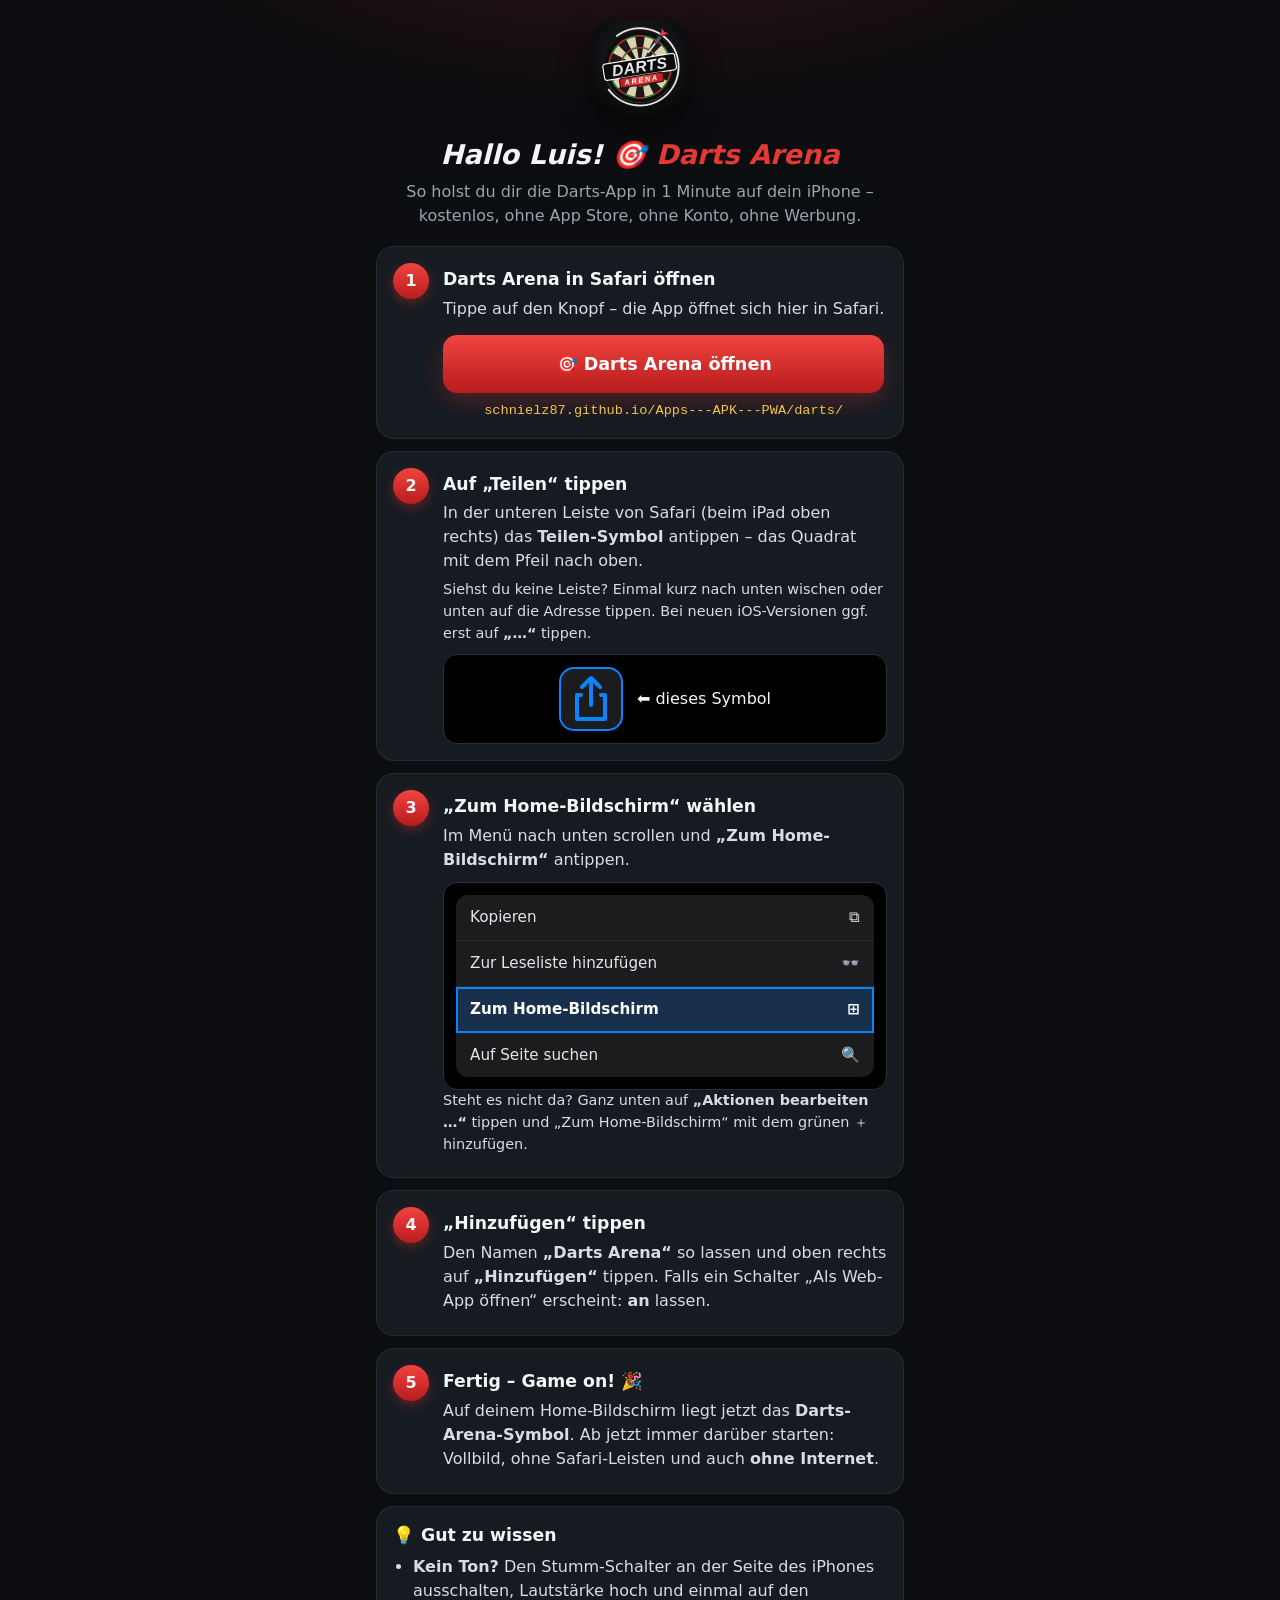
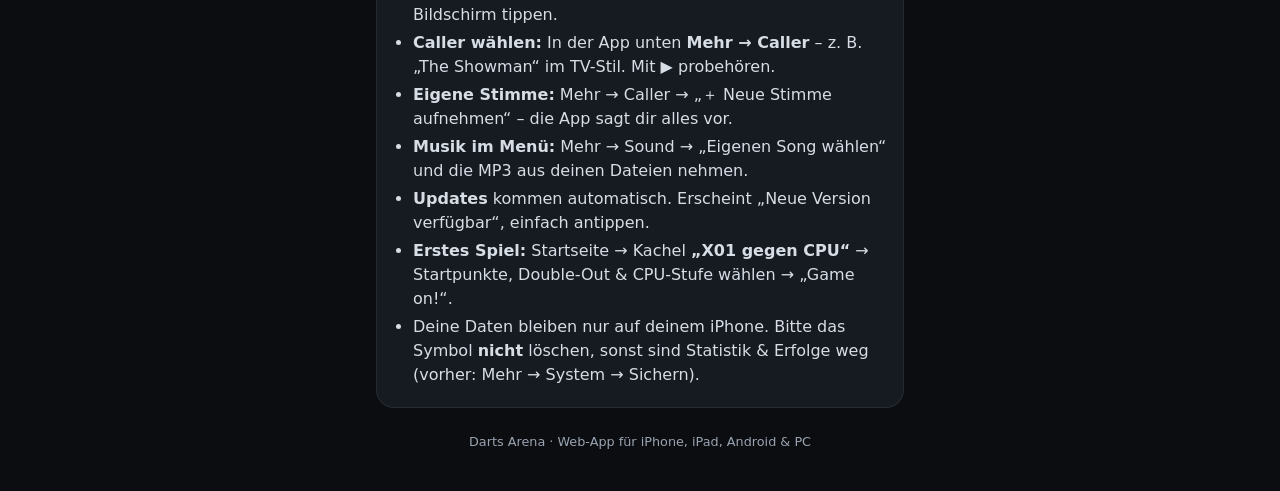
==== Darts/web/iphone.html @ 1950f056 "Darts Arena: bebilderte iPhone-Anleitung als eigene Seite (iphone.html) Co-Authored-By: Claude Opus " ====
<!doctype html>
<html lang="de">
<head>
  <meta charset="utf-8">
  <meta name="viewport" content="width=device-width, initial-scale=1, viewport-fit=cover">
  <title>Darts Arena aufs iPhone</title>
  <meta name="theme-color" content="#0b0d10">
  <link rel="icon" href="icons/icon.svg" type="image/svg+xml">
  <link rel="apple-touch-icon" href="icons/icon-192.png">
  <style>
    :root { --bg: #0b0d10; --card: #161b22; --line: #2a313b; --tx: #f3f5f7; --mu: #9aa4b1; --red: #e53935; --gold: #f5c542; --green: #2e9e4f; color-scheme: dark; }
    * { box-sizing: border-box; }
    body { margin: 0; font-family: system-ui, -apple-system, 'Segoe UI', Roboto, sans-serif; color: var(--tx); line-height: 1.5;
      background: radial-gradient(900px 420px at 50% -160px, #3a1216 0%, transparent 65%), var(--bg); }
    main { max-width: 560px; margin: 0 auto; padding: calc(20px + env(safe-area-inset-top)) 16px calc(40px + env(safe-area-inset-bottom)); }
    header { text-align: center; margin-bottom: 18px; }
    header img { width: 96px; height: 96px; border-radius: 22px; box-shadow: 0 12px 30px #0008; }
    h1 { font-size: 1.7rem; font-style: italic; font-weight: 900; margin: 12px 0 4px; }
    h1 b { color: var(--red); }
    .lead { color: var(--mu); margin: 0; }
    .card { background: var(--card); border: 1px solid #ffffff12; border-radius: 18px; padding: 16px; margin: 12px 0; }
    .warn { border-color: #f5c54266; background: linear-gradient(135deg, #2b2410, var(--card) 70%); }
    .ok { border-color: #2e9e4f66; background: linear-gradient(135deg, #12301c, var(--card) 70%); }
    .step { display: flex; gap: 14px; align-items: flex-start; }
    .num { flex: none; width: 36px; height: 36px; border-radius: 50%; display: grid; place-items: center; font-weight: 900;
      background: linear-gradient(180deg, #f04440, #b71c1c); box-shadow: 0 4px 12px #e5393555; }
    .step h2 { font-size: 1.08rem; margin: 4px 0 4px; }
    .step p { margin: 0 0 6px; color: #d7dde4; }
    .ill { margin-top: 10px; background: #000; border: 1px solid var(--line); border-radius: 14px; padding: 12px; display: flex; align-items: center; justify-content: center; gap: 14px; }
    .ill svg { flex: none; }
    .menu { width: 100%; background: #1c1c1e; border-radius: 12px; overflow: hidden; font-size: .95rem; }
    .menu div { display: flex; justify-content: space-between; align-items: center; padding: 11px 14px; border-bottom: 1px solid #2c2c2e; color: #e5e5ea; }
    .menu div:last-child { border: 0; }
    .menu .hl { background: #0a84ff33; outline: 2px solid #0a84ff; outline-offset: -2px; font-weight: 700; color: #fff; }
    .btn { display: block; width: 100%; text-align: center; text-decoration: none; color: #fff; font-weight: 800; font-size: 1.1rem; padding: 16px;
      border-radius: 14px; background: linear-gradient(180deg, #f04440, #b71c1c); box-shadow: 0 8px 22px #e5393544; margin-top: 14px; border: 0; }
    .btn.ghost { background: transparent; border: 1px solid var(--line); box-shadow: none; font-size: 1rem; }
    .url { display: block; text-align: center; font-family: ui-monospace, Menlo, monospace; font-size: .85rem; color: var(--gold); word-break: break-all; margin-top: 8px; }
    ul { margin: 6px 0 0; padding-left: 20px; } li { margin: 4px 0; color: #d7dde4; }
    .muted { color: var(--mu); font-size: .9rem; }
    .hidden { display: none; }
    footer { text-align: center; color: var(--mu); font-size: .8rem; margin-top: 24px; }
  </style>
</head>
<body>
<main>
  <header>
    <img src="icons/icon-192.png" alt="Darts Arena">
    <h1>Hallo <span id="who">Luis</span>! 🎯 <b>Darts Arena</b></h1>
    <p class="lead">So holst du dir die Darts-App in 1 Minute auf dein iPhone – kostenlos, ohne App Store, ohne Konto, ohne Werbung.</p>
  </header>

  <div id="notSafari" class="card warn hidden">
    <b>⚠️ Bitte in Safari öffnen</b>
    <p class="muted">Du bist gerade nicht in Safari (z. B. in WhatsApp oder Chrome). Nur Safari kann Apps auf den Home-Bildschirm legen.
      Tippe oben/unten auf <b>„…“</b> oder das Kompass-Symbol und wähle <b>„In Safari öffnen“</b>. Oder Link kopieren und in Safari einfügen:</p>
    <span class="url">https://schnielz87.github.io/Apps---APK---PWA/darts/iphone.html</span>
  </div>

  <div id="installed" class="card ok hidden">
    <b>✅ Läuft schon als App!</b>
    <p class="muted">Du hast Darts Arena bereits vom Home-Bildschirm geöffnet. Viel Spaß – und gut Darts!</p>
    <a class="btn" href="./">Darts Arena starten</a>
  </div>

  <section class="card step">
    <div class="num">1</div>
    <div>
      <h2>Darts Arena in Safari öffnen</h2>
      <p>Tippe auf den Knopf – die App öffnet sich hier in Safari.</p>
      <a class="btn" href="./" id="openApp">🎯 Darts Arena öffnen</a>
      <span class="url">schnielz87.github.io/Apps---APK---PWA/darts/</span>
    </div>
  </section>

  <section class="card step">
    <div class="num">2</div>
    <div>
      <h2>Auf „Teilen“ tippen</h2>
      <p>In der unteren Leiste von Safari (beim iPad oben rechts) das <b>Teilen-Symbol</b> antippen – das Quadrat mit dem Pfeil nach oben.</p>
      <p class="muted">Siehst du keine Leiste? Einmal kurz nach unten wischen oder unten auf die Adresse tippen. Bei neuen iOS-Versionen ggf. erst auf <b>„…“</b> tippen.</p>
      <div class="ill">
        <svg width="64" height="64" viewBox="0 0 64 64" aria-hidden="true"><rect x="1" y="1" width="62" height="62" rx="14" fill="#1c1c1e" stroke="#0a84ff" stroke-width="2"/>
          <path d="M32 12v26M23 20l9-9 9 9" fill="none" stroke="#0a84ff" stroke-width="4" stroke-linecap="round" stroke-linejoin="round"/>
          <path d="M22 28h-4v24h28V28h-4" fill="none" stroke="#0a84ff" stroke-width="4" stroke-linecap="round" stroke-linejoin="round"/></svg>
        <span>⬅ dieses Symbol</span>
      </div>
    </div>
  </section>

  <section class="card step">
    <div class="num">3</div>
    <div>
      <h2>„Zum Home-Bildschirm“ wählen</h2>
      <p>Im Menü nach unten scrollen und <b>„Zum Home-Bildschirm“</b> antippen.</p>
      <div class="ill"><div class="menu">
        <div>Kopieren <span>⧉</span></div>
        <div>Zur Leseliste hinzufügen <span>👓</span></div>
        <div class="hl">Zum Home-Bildschirm <span>⊞</span></div>
        <div>Auf Seite suchen <span>🔍</span></div>
      </div></div>
      <p class="muted">Steht es nicht da? Ganz unten auf <b>„Aktionen bearbeiten …“</b> tippen und „Zum Home-Bildschirm“ mit dem grünen ＋ hinzufügen.</p>
    </div>
  </section>

  <section class="card step">
    <div class="num">4</div>
    <div>
      <h2>„Hinzufügen“ tippen</h2>
      <p>Den Namen <b>„Darts Arena“</b> so lassen und oben rechts auf <b>„Hinzufügen“</b> tippen. Falls ein Schalter „Als Web-App öffnen“ erscheint: <b>an</b> lassen.</p>
    </div>
  </section>

  <section class="card step">
    <div class="num">5</div>
    <div>
      <h2>Fertig – Game on! 🎉</h2>
      <p>Auf deinem Home-Bildschirm liegt jetzt das <b>Darts-Arena-Symbol</b>. Ab jetzt immer darüber starten: Vollbild, ohne Safari-Leisten und auch <b>ohne Internet</b>.</p>
    </div>
  </section>

  <section class="card">
    <h2 style="margin:0 0 6px;font-size:1.08rem">💡 Gut zu wissen</h2>
    <ul>
      <li><b>Kein Ton?</b> Den Stumm-Schalter an der Seite des iPhones ausschalten, Lautstärke hoch und einmal auf den Bildschirm tippen.</li>
      <li><b>Caller wählen:</b> In der App unten <b>Mehr → Caller</b> – z. B. „The Showman“ im TV-Stil. Mit ▶ probehören.</li>
      <li><b>Eigene Stimme:</b> Mehr → Caller → „＋ Neue Stimme aufnehmen“ – die App sagt dir alles vor.</li>
      <li><b>Musik im Menü:</b> Mehr → Sound → „Eigenen Song wählen“ und die MP3 aus deinen Dateien nehmen.</li>
      <li><b>Updates</b> kommen automatisch. Erscheint „Neue Version verfügbar“, einfach antippen.</li>
      <li><b>Erstes Spiel:</b> Startseite → Kachel <b>„X01 gegen CPU“</b> → Startpunkte, Double-Out & CPU-Stufe wählen → „Game on!“.</li>
      <li>Deine Daten bleiben nur auf deinem iPhone. Bitte das Symbol <b>nicht</b> löschen, sonst sind Statistik & Erfolge weg (vorher: Mehr → System → Sichern).</li>
    </ul>
  </section>

  <footer>Darts Arena · Web-App für iPhone, iPad, Android & PC</footer>
</main>
<script>
  // Name aus dem Link (?n=Name), sonst „Luis“
  try { const n = new URLSearchParams(location.search).get('n'); if (n) document.getElementById('who').textContent = n.slice(0, 20); } catch (e) {}
  const ua = navigator.userAgent;
  const ios = /iPhone|iPad|iPod/.test(ua) || (navigator.platform === 'MacIntel' && navigator.maxTouchPoints > 1);
  const standalone = window.navigator.standalone === true || matchMedia('(display-mode: standalone)').matches;
  const inApp = /FBAN|FBAV|Instagram|WhatsApp|Line|CriOS|FxiOS|EdgiOS|GSA/.test(ua);
  if (standalone) document.getElementById('installed').classList.remove('hidden');
  else if (ios && inApp) document.getElementById('notSafari').classList.remove('hidden');
</script>
</body>
</html>
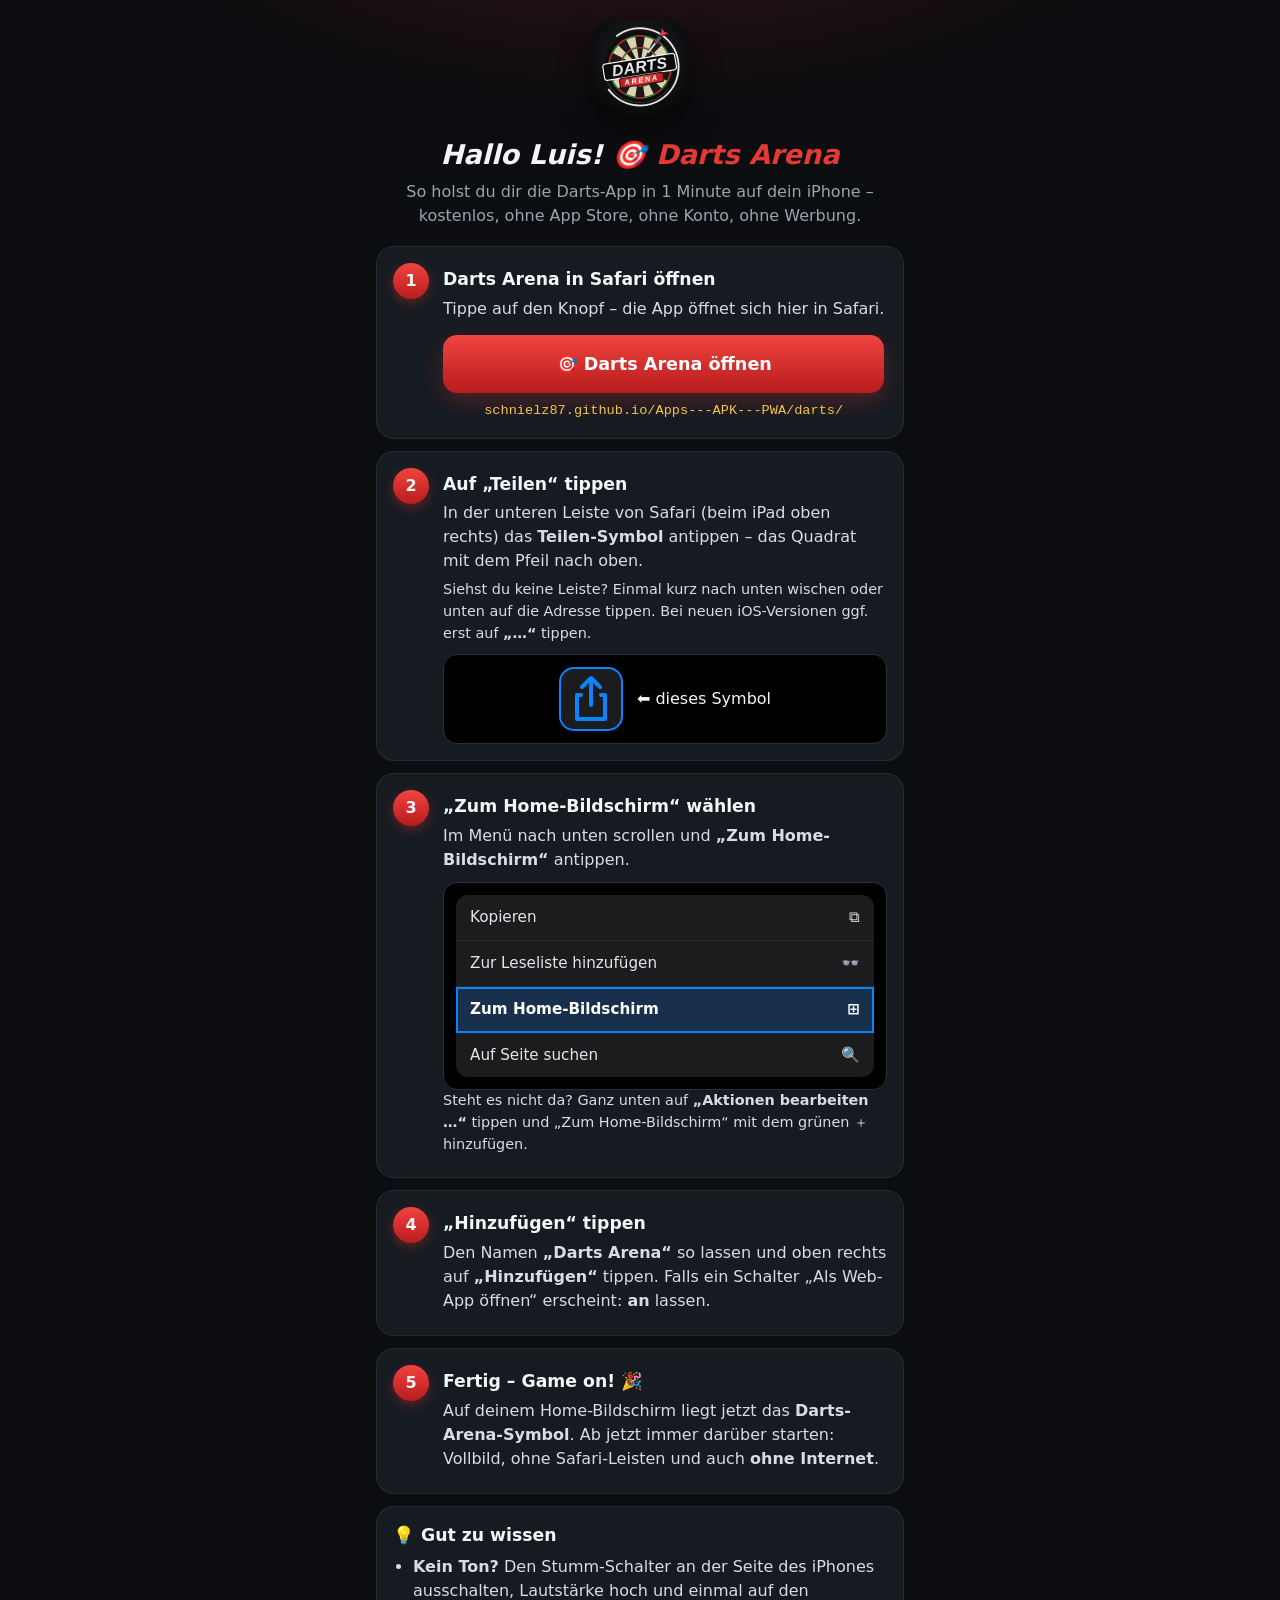
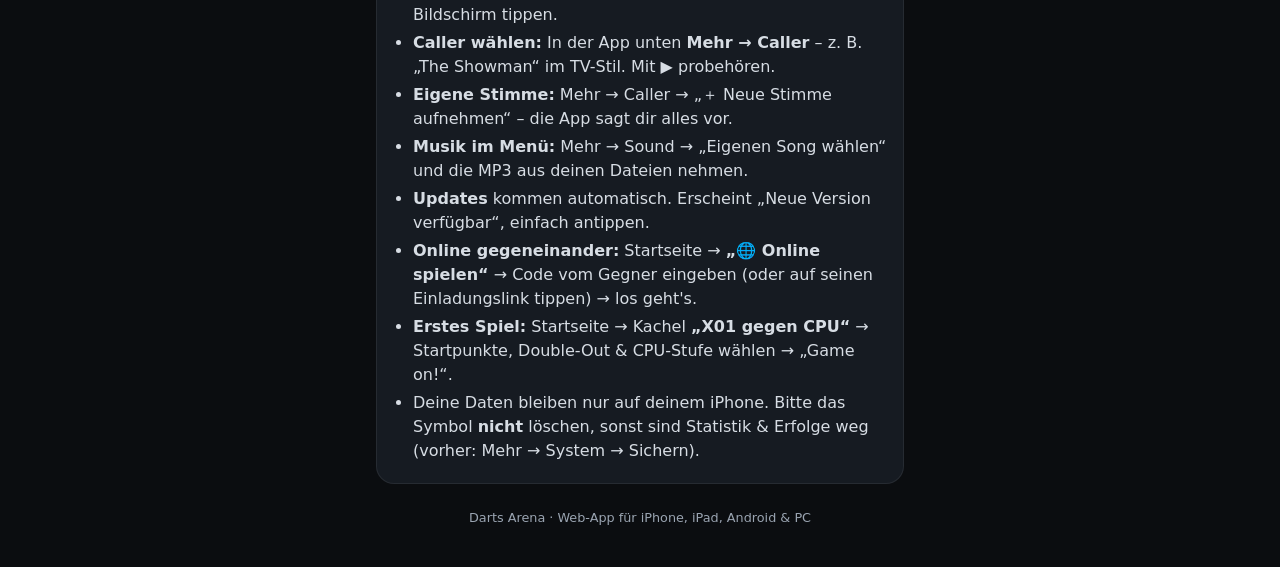
==== commit ad83d37d: "Darts Arena: Online-Modus – gegen Freunde per Code/Einladungslink oder gegen alle - Spiel direkt von" ====
--- a/Darts/web/iphone.html
+++ b/Darts/web/iphone.html
@@ -127,6 +127,7 @@
       <li><b>Eigene Stimme:</b> Mehr → Caller → „＋ Neue Stimme aufnehmen“ – die App sagt dir alles vor.</li>
       <li><b>Musik im Menü:</b> Mehr → Sound → „Eigenen Song wählen“ und die MP3 aus deinen Dateien nehmen.</li>
       <li><b>Updates</b> kommen automatisch. Erscheint „Neue Version verfügbar“, einfach antippen.</li>
+      <li><b>Online gegeneinander:</b> Startseite → <b>„🌐 Online spielen“</b> → Code vom Gegner eingeben (oder auf seinen Einladungslink tippen) → los geht's.</li>
       <li><b>Erstes Spiel:</b> Startseite → Kachel <b>„X01 gegen CPU“</b> → Startpunkte, Double-Out & CPU-Stufe wählen → „Game on!“.</li>
       <li>Deine Daten bleiben nur auf deinem iPhone. Bitte das Symbol <b>nicht</b> löschen, sonst sind Statistik & Erfolge weg (vorher: Mehr → System → Sichern).</li>
     </ul>
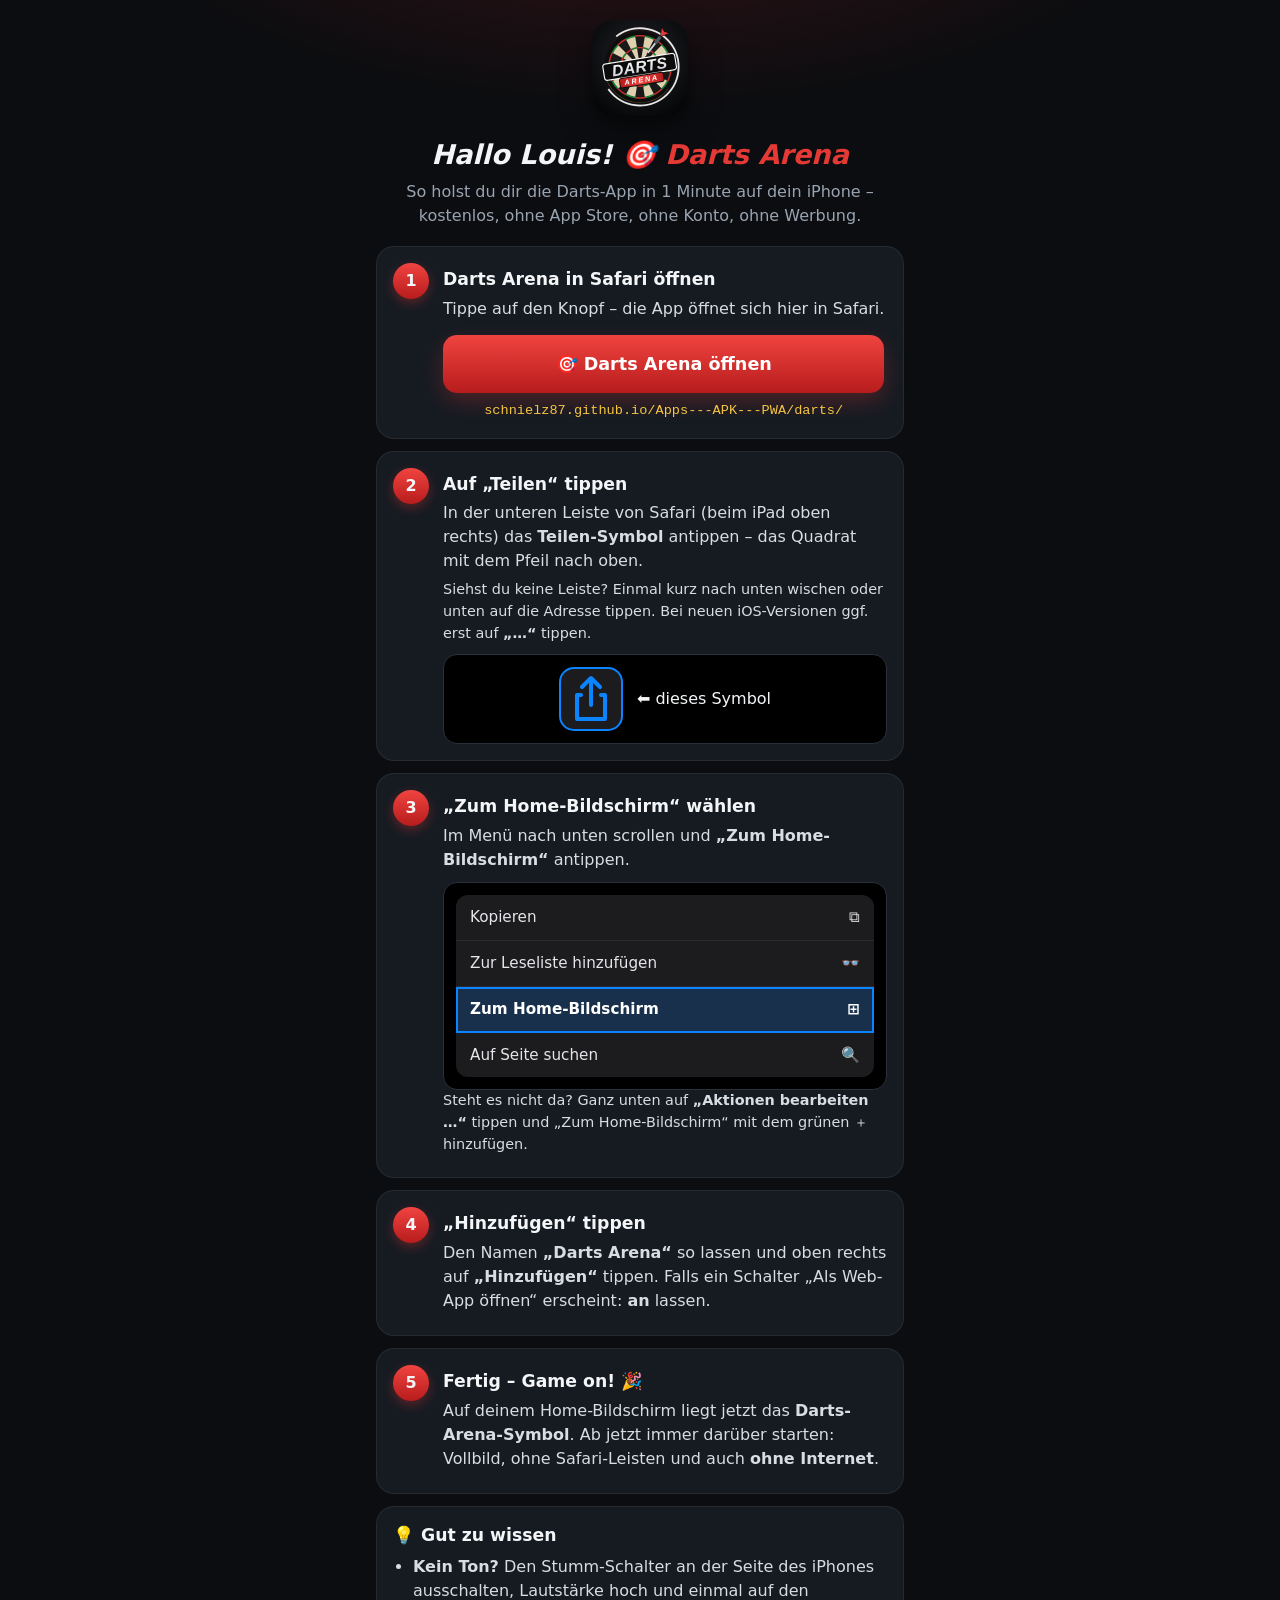
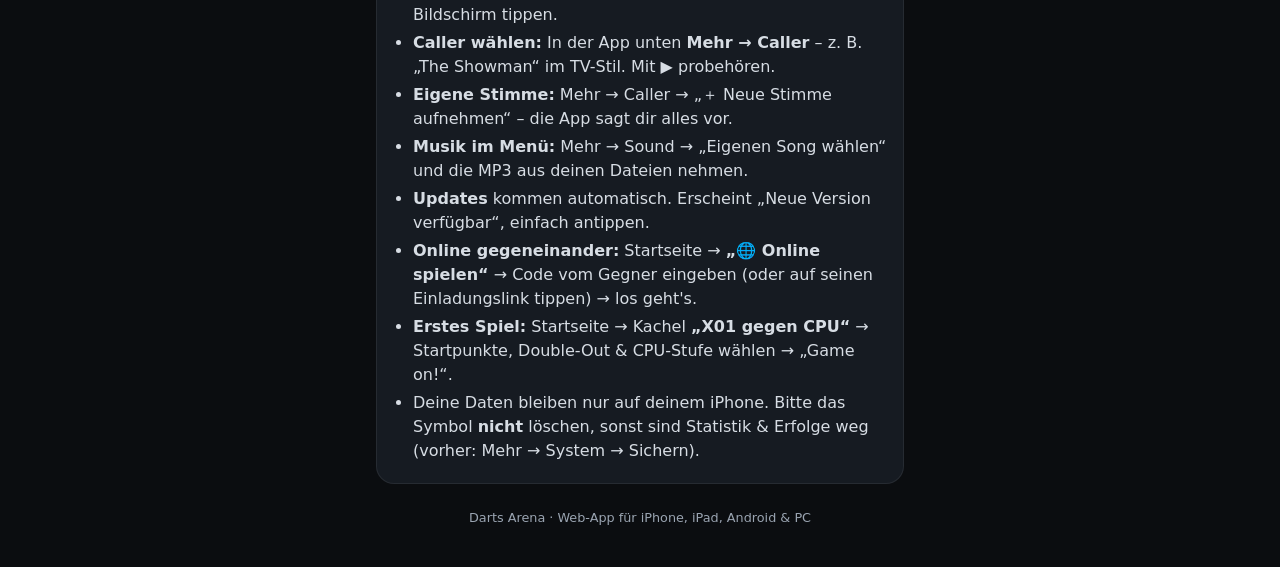
==== commit 6a8c1d4c: "Darts Arena: Name korrigiert (Louis) Co-Authored-By: Claude Opus 5.5 <noreply@anthropic.com> Claude-" ====
--- a/Darts/web/iphone.html
+++ b/Darts/web/iphone.html
@@ -46,7 +46,7 @@
 <main>
   <header>
     <img src="icons/icon-192.png" alt="Darts Arena">
-    <h1>Hallo <span id="who">Luis</span>! 🎯 <b>Darts Arena</b></h1>
+    <h1>Hallo <span id="who">Louis</span>! 🎯 <b>Darts Arena</b></h1>
     <p class="lead">So holst du dir die Darts-App in 1 Minute auf dein iPhone – kostenlos, ohne App Store, ohne Konto, ohne Werbung.</p>
   </header>
 
@@ -136,7 +136,7 @@
   <footer>Darts Arena · Web-App für iPhone, iPad, Android & PC</footer>
 </main>
 <script>
-  // Name aus dem Link (?n=Name), sonst „Luis“
+  // Name aus dem Link (?n=Name), sonst „Louis“
   try { const n = new URLSearchParams(location.search).get('n'); if (n) document.getElementById('who').textContent = n.slice(0, 20); } catch (e) {}
   const ua = navigator.userAgent;
   const ios = /iPhone|iPad|iPod/.test(ua) || (navigator.platform === 'MacIntel' && navigator.maxTouchPoints > 1);
